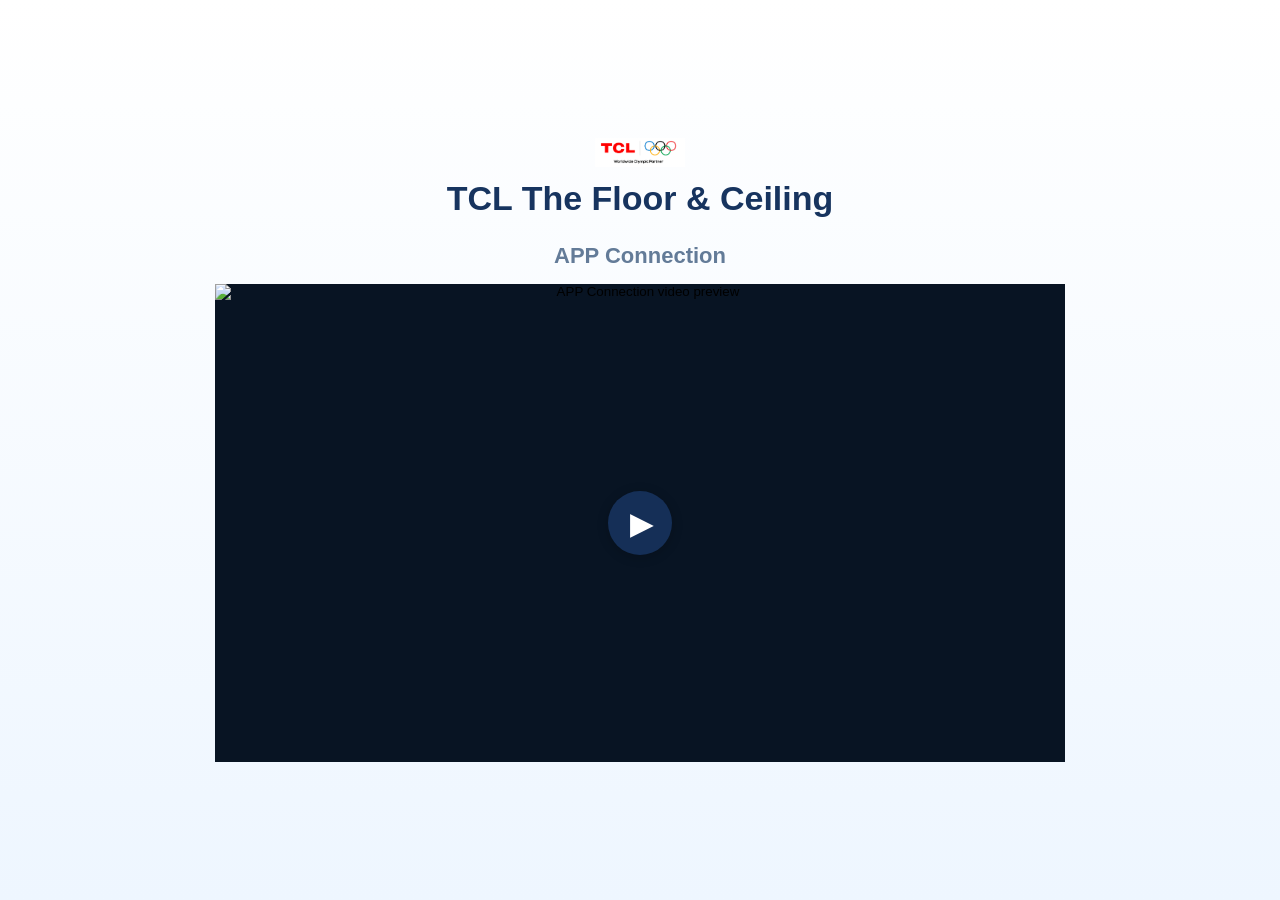
==== app-connect/index.html @ e0ae8e84 "Add APP Connection page and update five Floor & Ceiling video previews" ====
<!DOCTYPE html>
<html lang="en">
<head>
<meta charset="UTF-8">
<meta name="viewport" content="width=device-width, initial-scale=1.0">

<title>TCL The Floor &amp; Ceiling | APP Connection</title>

<style>
:root {
    --navy: #17345f;
    --blue-gray: #637b98;
}

* {
    margin: 0;
    padding: 0;
    box-sizing: border-box;
}

body {
    min-height: 100vh;
    display: flex;
    justify-content: center;
    align-items: center;
    background: linear-gradient(180deg, #ffffff 0%, #eef6ff 100%);
    font-family: Arial, Helvetica, sans-serif;
}

.container {
    width: 100%;
    max-width: 900px;
    text-align: center;
    padding: 20px;
}

.logo {
    width: 90px;
    margin-bottom: 8px;
}

h1 {
    color: var(--navy);
    font-size: 34px;
    font-weight: 700;
    margin-bottom: 25px;
}

.video-title {
    color: var(--blue-gray);
    font-size: 22px;
    font-weight: 600;
    margin-bottom: 15px;
}

.video-box {
    width: 90vw;
    max-width: 850px;
    aspect-ratio: 16 / 9;
    margin: 0 auto;
    position: relative;
    overflow: hidden;
    background: #081423;
}

video {
    width: 100%;
    height: 100%;
    object-fit: contain;
    display: block;
}

.preview-button {
    position: absolute;
    inset: 0;
    z-index: 3;
    width: 100%;
    height: 100%;
    display: flex;
    align-items: center;
    justify-content: center;
    padding: 0;
    border: 0;
    background: #081423;
    cursor: pointer;
}

.preview-button img {
    position: absolute;
    inset: 0;
    width: 100%;
    height: 100%;
    object-fit: contain;
}

.play-icon {
    position: relative;
    z-index: 1;
    width: 64px;
    height: 64px;
    display: flex;
    align-items: center;
    justify-content: center;
    padding-left: 4px;
    border-radius: 50%;
    background: rgba(23, 52, 95, 0.88);
    color: #fff;
    font-size: 31px;
    box-shadow: 0 2px 12px rgba(0, 0, 0, .2);
}

.preview-button[hidden],
.video-message[hidden] {
    display: none;
}

.video-message {
    position: absolute;
    inset: 0;
    z-index: 4;
    display: flex;
    flex-direction: column;
    align-items: center;
    justify-content: center;
    gap: 10px;
    padding: 18px;
    background: rgba(8, 20, 35, .9);
    color: #fff;
    font-size: 15px;
    text-align: center;
}

.video-message a {
    color: #afd8ff;
}

@media (max-width: 600px) {
    .container {
        padding: 15px;
    }

    .logo {
        width: 75px;
    }

    h1 {
        font-size: 26px;
        margin-bottom: 20px;
    }

    .video-title {
        font-size: 18px;
        margin-bottom: 12px;
    }

    .play-icon {
        width: 56px;
        height: 56px;
        font-size: 28px;
    }
}
</style>
</head>

<body>
<div class="container">

    <img
        class="logo"
        src="../brand-logo.png"
        alt="TCL Logo"
    >

    <h1>TCL The Floor &amp; Ceiling</h1>

    <div class="video-title">APP Connection</div>

    <div class="video-box">

        <video
            id="trainingVideo"
            controls
            preload="auto"
            playsinline
            webkit-playsinline
        >
            <source src="app-connect.mp4" type="video/mp4">
            Your browser does not support HTML video.
        </video>

        <button
            class="preview-button"
            id="previewButton"
            type="button"
            aria-label="Play APP Connection video"
        >
            <img
                src="preview-app-connect.jpg"
                alt="APP Connection video preview"
            >
            <span class="play-icon" aria-hidden="true">&#9654;</span>
        </button>

        <div
            class="video-message"
            id="videoMessage"
            role="status"
            aria-live="polite"
            hidden
        >
            <span id="messageText">Loading video...</span>
            <a
                id="directVideoLink"
                href="app-connect.mp4"
                target="_blank"
                rel="noopener"
                hidden
            >Open MP4 directly</a>
        </div>

    </div>
</div>

<script>
(function () {
    const video = document.getElementById('trainingVideo');
    const button = document.getElementById('previewButton');
    const message = document.getElementById('videoMessage');
    const messageText = document.getElementById('messageText');
    const directLink = document.getElementById('directVideoLink');

    function showLoading() {
        messageText.textContent = 'Loading video...';
        directLink.hidden = true;
        message.hidden = false;
    }

    function showError(detail) {
        messageText.textContent = detail;
        directLink.hidden = false;
        message.hidden = false;
    }

    button.addEventListener('click', function () {
        // Hide the preview and start the actual MP4.
        button.hidden = true;
        showLoading();

        try {
            const playRequest = video.play();

            if (playRequest && typeof playRequest.catch === 'function') {
                playRequest.catch(function (error) {
                    showError(
                        'Playback failed: ' +
                        (error.message || error.name) +
                        '. Please check the MP4 file.'
                    );
                });
            }
        } catch (error) {
            showError('Unable to start video playback.');
        }
    });

    video.addEventListener('playing', function () {
        message.hidden = true;
    });

    video.addEventListener('error', function () {
        if (button.hidden) {
            showError(
                'Video failed to load. Check the MP4 filename, upload path, network, or format.'
            );
        }
    });
})();
</script>

</body>
</html>
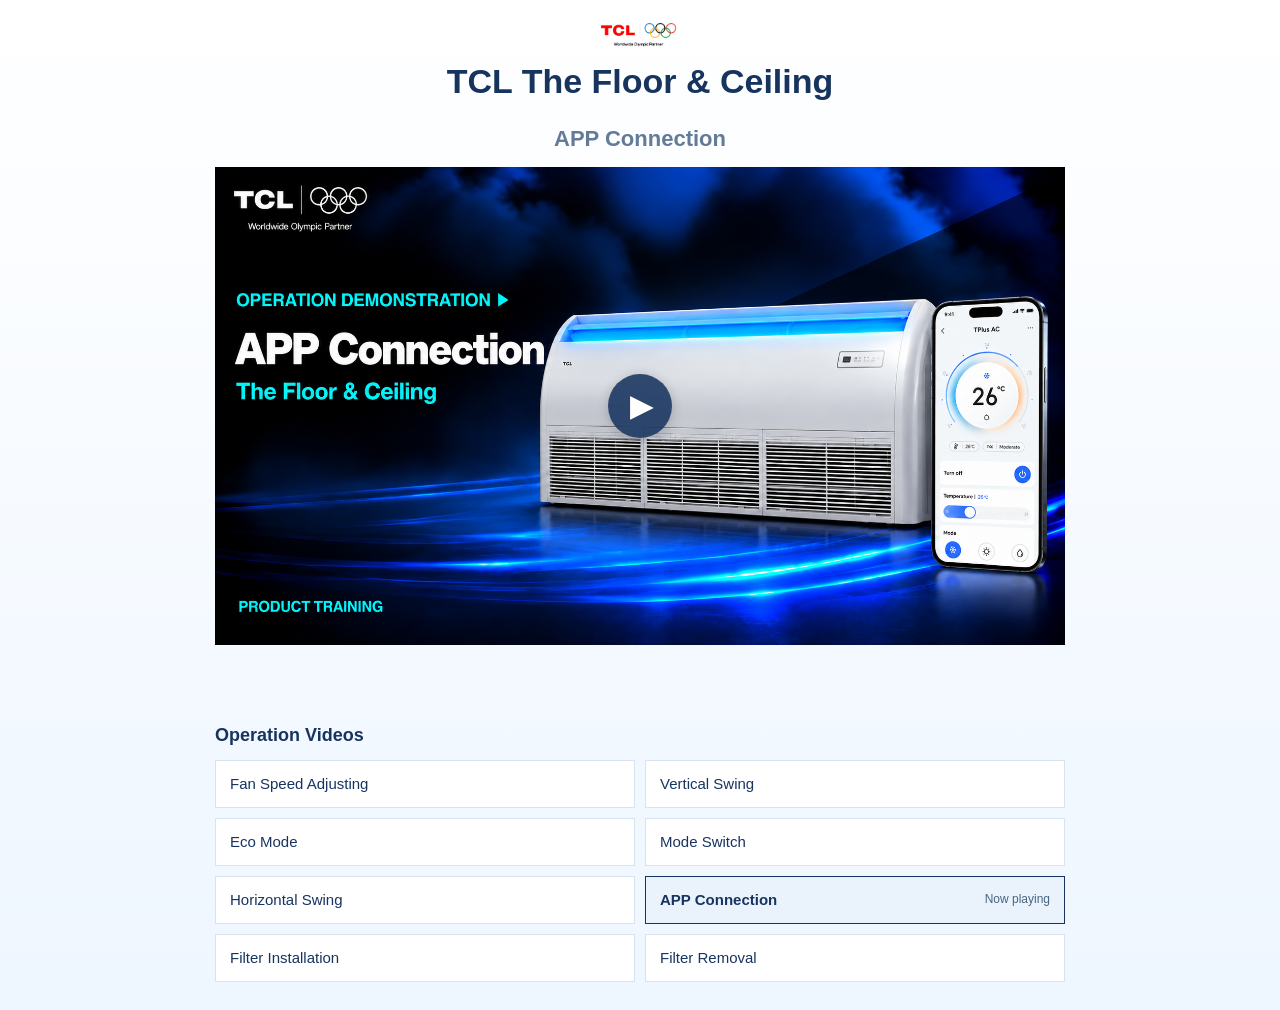
==== commit 55c6d368: "Preview buffering recovery and product video directory on APP Connection only" ====
--- a/app-connect/index.html
+++ b/app-connect/index.html
@@ -161,6 +161,132 @@
     }
 }
 </style>
+<style>
+.player-status-slot,
+.video-directory {
+    width: 90vw;
+    max-width: 850px;
+    margin: 0 auto;
+}
+
+.player-status-slot {
+    min-height: 66px;
+    padding-top: 12px;
+}
+
+.player-status {
+    display: flex;
+    flex-wrap: wrap;
+    justify-content: center;
+    align-items: center;
+    gap: 10px 14px;
+    padding: 12px;
+    border: 1px solid #d7e3ef;
+    background: #f3f8fd;
+    color: #17345f;
+    font-size: 14px;
+    line-height: 1.5;
+}
+
+.player-status[hidden],
+.player-status [hidden] {
+    display: none;
+}
+
+.player-status button {
+    padding: 8px 14px;
+    border: 1px solid #17345f;
+    border-radius: 0;
+    background: #17345f;
+    color: #fff;
+    font: inherit;
+    cursor: pointer;
+    min-height: 44px;
+}
+
+.player-status a {
+    color: #17345f;
+    text-underline-offset: 3px;
+}
+
+.video-directory {
+    padding: 12px 0 8px;
+    text-align: left;
+}
+
+.video-directory h2 {
+    margin: 0 0 12px;
+    color: #17345f;
+    font-size: 18px;
+    line-height: 1.4;
+    font-weight: 600;
+}
+
+.video-directory ul {
+    display: grid;
+    grid-template-columns: repeat(2, minmax(0, 1fr));
+    gap: 10px;
+    margin: 0;
+    padding: 0;
+    list-style: none;
+}
+
+.video-directory li {
+    min-width: 0;
+}
+
+.video-directory a {
+    display: flex;
+    flex-wrap: wrap;
+    align-items: center;
+    justify-content: space-between;
+    gap: 6px 12px;
+    height: 100%;
+    min-height: 48px;
+    padding: 12px 14px;
+    border: 1px solid #d7e3ef;
+    background: #fff;
+    color: #17345f;
+    font-size: 15px;
+    line-height: 1.45;
+    text-decoration: none;
+    overflow-wrap: anywhere;
+}
+
+.video-directory a:hover,
+.video-directory a[aria-current="page"] {
+    border-color: #17345f;
+    background: #eaf3fc;
+}
+
+.video-directory a[aria-current="page"] {
+    font-weight: 600;
+}
+
+.video-directory .current-video-label {
+    color: #486580;
+    font-size: 12px;
+    font-weight: 400;
+}
+
+.player-status button:focus-visible,
+.player-status a:focus-visible,
+.video-directory a:focus-visible,
+video:focus-visible {
+    outline: 3px solid #1575c7;
+    outline-offset: 3px;
+}
+
+@media (max-width: 600px) {
+    .video-directory h2 { font-size: 17px; }
+    .video-directory a { padding: 11px 12px; font-size: 14px; }
+}
+
+@media (max-width: 420px) {
+    .video-directory ul { grid-template-columns: 1fr; }
+}
+
+</style>
 </head>
 
 <body>
@@ -202,81 +328,218 @@
             <span class="play-icon" aria-hidden="true">&#9654;</span>
         </button>
 
-        <div
-            class="video-message"
-            id="videoMessage"
-            role="status"
-            aria-live="polite"
-            hidden
-        >
-            <span id="messageText">Loading video...</span>
-            <a
-                id="directVideoLink"
-                href="app-connect.mp4"
-                target="_blank"
-                rel="noopener"
-                hidden
-            >Open MP4 directly</a>
+    </div>
+
+    <div class="player-status-slot">
+        <div class="player-status" id="videoMessage" hidden>
+            <span id="messageText" role="status" aria-live="polite" aria-atomic="true"></span>
+            <button id="retryButton" type="button" hidden>Reload video</button>
+            <a id="directVideoLink" href="app-connect.mp4" target="_blank" rel="noopener" hidden>Open MP4 directly</a>
         </div>
-
     </div>
+
+    <nav class="video-directory" aria-label="Product video directory">
+        <h2>Operation Videos</h2>
+        <ul>
+            <li><a href="../fan-speed/"><span>Fan Speed Adjusting</span></a></li>
+            <li><a href="../vertical-swing/"><span>Vertical Swing</span></a></li>
+            <li><a href="../eco-mode/"><span>Eco Mode</span></a></li>
+            <li><a href="../mode-switch/"><span>Mode Switch</span></a></li>
+            <li><a href="../horizontal-swing/"><span>Horizontal Swing</span></a></li>
+            <li><a href="../app-connect/" aria-current="page"><span>APP Connection</span><span class="current-video-label">Now playing</span></a></li>
+            <li><a href="../filter-installation/"><span>Filter Installation</span></a></li>
+            <li><a href="../filter-removal/"><span>Filter Removal</span></a></li>
+        </ul>
+    </nav>
+
 </div>
+
+
 
 <script>
 (function () {
+    'use strict';
+
     const video = document.getElementById('trainingVideo');
-    const button = document.getElementById('previewButton');
-    const message = document.getElementById('videoMessage');
-    const messageText = document.getElementById('messageText');
+    const preview = document.getElementById('previewButton');
+    const status = document.getElementById('videoMessage');
+    const statusText = document.getElementById('messageText');
+    const retry = document.getElementById('retryButton');
     const directLink = document.getElementById('directVideoLink');
-
-    function showLoading() {
-        messageText.textContent = 'Loading video...';
+    if (!video || !preview || !status || !statusText || !retry || !directLink) return;
+
+    let requested = false;
+    let hasPlayed = false;
+    let phase = 'idle';
+    let generation = 0;
+    let pendingPlay = false;
+    let savedPosition = null;
+    let waitTimer = null;
+
+    video.tabIndex = 0;
+
+    function clearWaitTimer() {
+        if (waitTimer !== null) clearTimeout(waitTimer);
+        waitTimer = null;
+    }
+
+    function hideStatus() {
+        clearWaitTimer();
+        if (document.activeElement === retry || document.activeElement === directLink) focusVideo();
+        status.hidden = true;
+        retry.hidden = true;
         directLink.hidden = true;
-        message.hidden = false;
-    }
-
-    function showError(detail) {
-        messageText.textContent = detail;
+    }
+
+    function showWaiting(nextPhase) {
+        // Repeated waiting/stalled events must not restart the recovery timer.
+        if (phase === nextPhase && !status.hidden) return;
+        clearWaitTimer();
+        phase = nextPhase;
+        statusText.textContent = nextPhase === 'buffering'
+            ? 'Buffering video...'
+            : 'Loading video...';
+        retry.hidden = true;
+        directLink.hidden = true;
+        status.hidden = false;
+        waitTimer = setTimeout(function () {
+            waitTimer = null;
+            if (requested && !video.ended && (pendingPlay || !video.paused) &&
+                (phase === 'loading' || phase === 'buffering')) {
+                statusText.textContent = 'Taking longer than expected. You can reload the video.';
+                retry.hidden = false;
+                directLink.hidden = false;
+            }
+        }, 15000);
+    }
+
+    function showError() {
+        clearWaitTimer();
+        pendingPlay = false;
+        phase = 'error';
+        statusText.textContent = 'Unable to load this video. Please try again.';
+        retry.hidden = false;
         directLink.hidden = false;
-        message.hidden = false;
-    }
-
-    button.addEventListener('click', function () {
-        // Hide the preview and start the actual MP4.
-        button.hidden = true;
-        showLoading();
-
+        status.hidden = false;
+    }
+
+    function finishPlaying() {
+        hasPlayed = true;
+        pendingPlay = false;
+        phase = 'playing';
+        preview.hidden = true;
+        hideStatus();
+    }
+
+    function focusVideo() {
+        try { video.focus({ preventScroll: true }); }
+        catch (error) { video.focus(); }
+    }
+
+    function startVideo() {
+        requested = true;
+        pendingPlay = true;
+        const attempt = ++generation;
+        preview.hidden = true;
+        showWaiting('loading');
+        focusVideo();
         try {
-            const playRequest = video.play();
-
-            if (playRequest && typeof playRequest.catch === 'function') {
-                playRequest.catch(function (error) {
-                    showError(
-                        'Playback failed: ' +
-                        (error.message || error.name) +
-                        '. Please check the MP4 file.'
-                    );
+            // Keep play() in the click handler so mobile browsers retain the
+            // user's playback permission, including when retrying a request.
+            const request = video.play();
+            if (request && typeof request.then === 'function') {
+                request.then(function () {
+                    if (attempt !== generation) return;
+                    pendingPlay = false;
+                    if (!video.paused && !video.seeking && video.readyState >= 3) finishPlaying();
+                }).catch(function () {
+                    if (attempt === generation) showError();
                 });
             }
         } catch (error) {
-            showError('Unable to start video playback.');
+            if (attempt === generation) showError();
         }
-    });
-
-    video.addEventListener('playing', function () {
-        message.hidden = true;
+    }
+
+    preview.addEventListener('click', startVideo);
+
+    retry.addEventListener('click', function () {
+        // load() resets the media timeline. Restore it once metadata returns.
+        if (Number.isFinite(video.currentTime) && video.currentTime > 0) {
+            savedPosition = video.currentTime;
+        }
+        ++generation;
+        pendingPlay = false;
+        clearWaitTimer();
+        phase = 'idle';
+        video.load();
+        startVideo();
+    });
+
+    video.addEventListener('loadedmetadata', function () {
+        if (savedPosition === null) return;
+        const target = Number.isFinite(video.duration)
+            ? Math.min(savedPosition, Math.max(0, video.duration - 0.05))
+            : savedPosition;
+        savedPosition = null;
+        try { video.currentTime = target; }
+        catch (error) { /* A non-seekable video can still restart normally. */ }
+    });
+
+    video.addEventListener('play', function () {
+        requested = true;
+        if (video.readyState < 3) showWaiting(hasPlayed ? 'buffering' : 'loading');
+    });
+
+    video.addEventListener('playing', finishPlaying);
+
+    video.addEventListener('waiting', function () {
+        if (requested && !video.paused && !video.ended && phase !== 'error') {
+            showWaiting(hasPlayed ? 'buffering' : 'loading');
+        }
+    });
+
+    video.addEventListener('stalled', function () {
+        // A stalled preload request is harmless if the video has enough data.
+        if (requested && !video.paused && !video.ended && video.readyState < 3 && phase !== 'error') {
+            showWaiting(hasPlayed ? 'buffering' : 'loading');
+        }
+    });
+
+    video.addEventListener('pause', function () {
+        if (!video.paused || phase === 'error') return;
+        ++generation;
+        pendingPlay = false;
+        phase = 'paused';
+        hideStatus();
+    });
+
+    video.addEventListener('seeking', function () {
+        if (requested && !video.paused && phase !== 'error') showWaiting('buffering');
+    });
+
+    video.addEventListener('seeked', function () {
+        if (phase === 'error') return;
+        if (video.paused) hideStatus();
+        else if (video.readyState >= 3) finishPlaying();
+    });
+
+    video.addEventListener('ended', function () {
+        ++generation;
+        pendingPlay = false;
+        phase = 'ended';
+        hideStatus();
     });
 
     video.addEventListener('error', function () {
-        if (button.hidden) {
-            showError(
-                'Video failed to load. Check the MP4 filename, upload path, network, or format.'
-            );
+        if (requested) {
+            ++generation;
+            showError();
         }
     });
 })();
+
 </script>
-
 </body>
 </html>
+
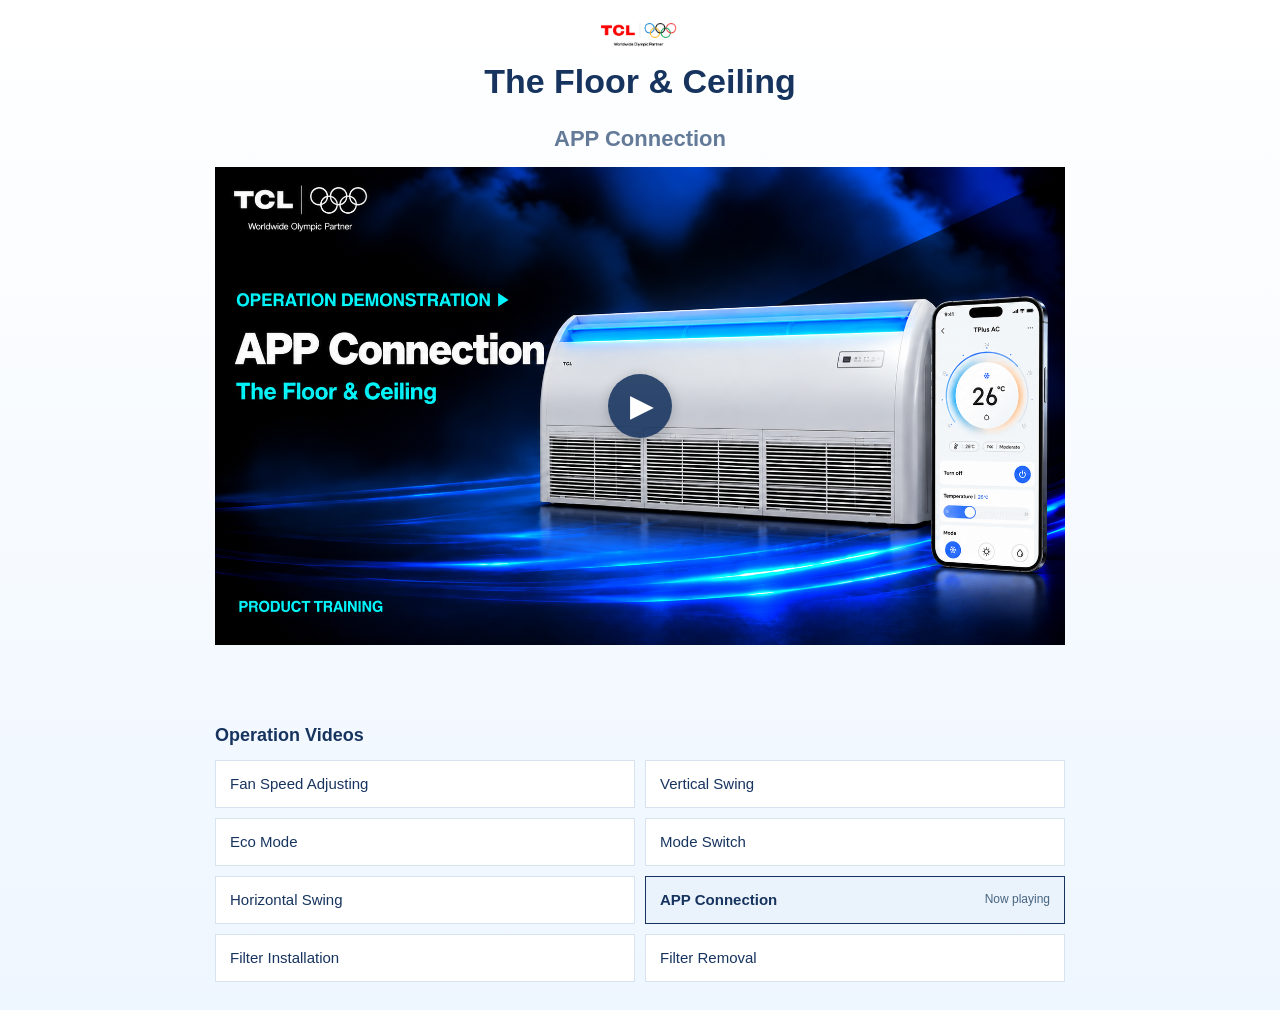
==== commit 16e7deb5: "Upgrade all training players and directories; simplify Floor & Ceiling titles" ====
--- a/app-connect/index.html
+++ b/app-connect/index.html
@@ -5,7 +5,7 @@
 <meta charset="UTF-8">
 <meta name="viewport" content="width=device-width, initial-scale=1.0">
 
-<title>TCL The Floor &amp; Ceiling | APP Connection</title>
+<title>The Floor &amp; Ceiling | APP Connection</title>
 
 <style>
 :root {
@@ -161,132 +161,7 @@
     }
 }
 </style>
-<style>
-.player-status-slot,
-.video-directory {
-    width: 90vw;
-    max-width: 850px;
-    margin: 0 auto;
-}
-
-.player-status-slot {
-    min-height: 66px;
-    padding-top: 12px;
-}
-
-.player-status {
-    display: flex;
-    flex-wrap: wrap;
-    justify-content: center;
-    align-items: center;
-    gap: 10px 14px;
-    padding: 12px;
-    border: 1px solid #d7e3ef;
-    background: #f3f8fd;
-    color: #17345f;
-    font-size: 14px;
-    line-height: 1.5;
-}
-
-.player-status[hidden],
-.player-status [hidden] {
-    display: none;
-}
-
-.player-status button {
-    padding: 8px 14px;
-    border: 1px solid #17345f;
-    border-radius: 0;
-    background: #17345f;
-    color: #fff;
-    font: inherit;
-    cursor: pointer;
-    min-height: 44px;
-}
-
-.player-status a {
-    color: #17345f;
-    text-underline-offset: 3px;
-}
-
-.video-directory {
-    padding: 12px 0 8px;
-    text-align: left;
-}
-
-.video-directory h2 {
-    margin: 0 0 12px;
-    color: #17345f;
-    font-size: 18px;
-    line-height: 1.4;
-    font-weight: 600;
-}
-
-.video-directory ul {
-    display: grid;
-    grid-template-columns: repeat(2, minmax(0, 1fr));
-    gap: 10px;
-    margin: 0;
-    padding: 0;
-    list-style: none;
-}
-
-.video-directory li {
-    min-width: 0;
-}
-
-.video-directory a {
-    display: flex;
-    flex-wrap: wrap;
-    align-items: center;
-    justify-content: space-between;
-    gap: 6px 12px;
-    height: 100%;
-    min-height: 48px;
-    padding: 12px 14px;
-    border: 1px solid #d7e3ef;
-    background: #fff;
-    color: #17345f;
-    font-size: 15px;
-    line-height: 1.45;
-    text-decoration: none;
-    overflow-wrap: anywhere;
-}
-
-.video-directory a:hover,
-.video-directory a[aria-current="page"] {
-    border-color: #17345f;
-    background: #eaf3fc;
-}
-
-.video-directory a[aria-current="page"] {
-    font-weight: 600;
-}
-
-.video-directory .current-video-label {
-    color: #486580;
-    font-size: 12px;
-    font-weight: 400;
-}
-
-.player-status button:focus-visible,
-.player-status a:focus-visible,
-.video-directory a:focus-visible,
-video:focus-visible {
-    outline: 3px solid #1575c7;
-    outline-offset: 3px;
-}
-
-@media (max-width: 600px) {
-    .video-directory h2 { font-size: 17px; }
-    .video-directory a { padding: 11px 12px; font-size: 14px; }
-}
-
-@media (max-width: 420px) {
-    .video-directory ul { grid-template-columns: 1fr; }
-}
-
-</style>
+<link rel="stylesheet" href="../assets/training-player.css">
 </head>
 
 <body>
@@ -298,7 +173,7 @@
         alt="TCL Logo"
     >
 
-    <h1>TCL The Floor &amp; Ceiling</h1>
+    <h1>The Floor &amp; Ceiling</h1>
 
     <div class="video-title">APP Connection</div>
 
@@ -356,190 +231,7 @@
 
 
 
-<script>
-(function () {
-    'use strict';
-
-    const video = document.getElementById('trainingVideo');
-    const preview = document.getElementById('previewButton');
-    const status = document.getElementById('videoMessage');
-    const statusText = document.getElementById('messageText');
-    const retry = document.getElementById('retryButton');
-    const directLink = document.getElementById('directVideoLink');
-    if (!video || !preview || !status || !statusText || !retry || !directLink) return;
-
-    let requested = false;
-    let hasPlayed = false;
-    let phase = 'idle';
-    let generation = 0;
-    let pendingPlay = false;
-    let savedPosition = null;
-    let waitTimer = null;
-
-    video.tabIndex = 0;
-
-    function clearWaitTimer() {
-        if (waitTimer !== null) clearTimeout(waitTimer);
-        waitTimer = null;
-    }
-
-    function hideStatus() {
-        clearWaitTimer();
-        if (document.activeElement === retry || document.activeElement === directLink) focusVideo();
-        status.hidden = true;
-        retry.hidden = true;
-        directLink.hidden = true;
-    }
-
-    function showWaiting(nextPhase) {
-        // Repeated waiting/stalled events must not restart the recovery timer.
-        if (phase === nextPhase && !status.hidden) return;
-        clearWaitTimer();
-        phase = nextPhase;
-        statusText.textContent = nextPhase === 'buffering'
-            ? 'Buffering video...'
-            : 'Loading video...';
-        retry.hidden = true;
-        directLink.hidden = true;
-        status.hidden = false;
-        waitTimer = setTimeout(function () {
-            waitTimer = null;
-            if (requested && !video.ended && (pendingPlay || !video.paused) &&
-                (phase === 'loading' || phase === 'buffering')) {
-                statusText.textContent = 'Taking longer than expected. You can reload the video.';
-                retry.hidden = false;
-                directLink.hidden = false;
-            }
-        }, 15000);
-    }
-
-    function showError() {
-        clearWaitTimer();
-        pendingPlay = false;
-        phase = 'error';
-        statusText.textContent = 'Unable to load this video. Please try again.';
-        retry.hidden = false;
-        directLink.hidden = false;
-        status.hidden = false;
-    }
-
-    function finishPlaying() {
-        hasPlayed = true;
-        pendingPlay = false;
-        phase = 'playing';
-        preview.hidden = true;
-        hideStatus();
-    }
-
-    function focusVideo() {
-        try { video.focus({ preventScroll: true }); }
-        catch (error) { video.focus(); }
-    }
-
-    function startVideo() {
-        requested = true;
-        pendingPlay = true;
-        const attempt = ++generation;
-        preview.hidden = true;
-        showWaiting('loading');
-        focusVideo();
-        try {
-            // Keep play() in the click handler so mobile browsers retain the
-            // user's playback permission, including when retrying a request.
-            const request = video.play();
-            if (request && typeof request.then === 'function') {
-                request.then(function () {
-                    if (attempt !== generation) return;
-                    pendingPlay = false;
-                    if (!video.paused && !video.seeking && video.readyState >= 3) finishPlaying();
-                }).catch(function () {
-                    if (attempt === generation) showError();
-                });
-            }
-        } catch (error) {
-            if (attempt === generation) showError();
-        }
-    }
-
-    preview.addEventListener('click', startVideo);
-
-    retry.addEventListener('click', function () {
-        // load() resets the media timeline. Restore it once metadata returns.
-        if (Number.isFinite(video.currentTime) && video.currentTime > 0) {
-            savedPosition = video.currentTime;
-        }
-        ++generation;
-        pendingPlay = false;
-        clearWaitTimer();
-        phase = 'idle';
-        video.load();
-        startVideo();
-    });
-
-    video.addEventListener('loadedmetadata', function () {
-        if (savedPosition === null) return;
-        const target = Number.isFinite(video.duration)
-            ? Math.min(savedPosition, Math.max(0, video.duration - 0.05))
-            : savedPosition;
-        savedPosition = null;
-        try { video.currentTime = target; }
-        catch (error) { /* A non-seekable video can still restart normally. */ }
-    });
-
-    video.addEventListener('play', function () {
-        requested = true;
-        if (video.readyState < 3) showWaiting(hasPlayed ? 'buffering' : 'loading');
-    });
-
-    video.addEventListener('playing', finishPlaying);
-
-    video.addEventListener('waiting', function () {
-        if (requested && !video.paused && !video.ended && phase !== 'error') {
-            showWaiting(hasPlayed ? 'buffering' : 'loading');
-        }
-    });
-
-    video.addEventListener('stalled', function () {
-        // A stalled preload request is harmless if the video has enough data.
-        if (requested && !video.paused && !video.ended && video.readyState < 3 && phase !== 'error') {
-            showWaiting(hasPlayed ? 'buffering' : 'loading');
-        }
-    });
-
-    video.addEventListener('pause', function () {
-        if (!video.paused || phase === 'error') return;
-        ++generation;
-        pendingPlay = false;
-        phase = 'paused';
-        hideStatus();
-    });
-
-    video.addEventListener('seeking', function () {
-        if (requested && !video.paused && phase !== 'error') showWaiting('buffering');
-    });
-
-    video.addEventListener('seeked', function () {
-        if (phase === 'error') return;
-        if (video.paused) hideStatus();
-        else if (video.readyState >= 3) finishPlaying();
-    });
-
-    video.addEventListener('ended', function () {
-        ++generation;
-        pendingPlay = false;
-        phase = 'ended';
-        hideStatus();
-    });
-
-    video.addEventListener('error', function () {
-        if (requested) {
-            ++generation;
-            showError();
-        }
-    });
-})();
-
-</script>
+<script src="../assets/training-player.js" defer></script>
 </body>
 </html>
 
--- a/assets/training-player.css
+++ b/assets/training-player.css
@@ -0,0 +1,123 @@
+.player-status-slot,
+.video-directory {
+    width: 90vw;
+    max-width: 850px;
+    margin: 0 auto;
+}
+
+.player-status-slot {
+    min-height: 66px;
+    padding-top: 12px;
+}
+
+.player-status {
+    display: flex;
+    flex-wrap: wrap;
+    justify-content: center;
+    align-items: center;
+    gap: 10px 14px;
+    padding: 12px;
+    border: 1px solid #d7e3ef;
+    background: #f3f8fd;
+    color: #17345f;
+    font-size: 14px;
+    line-height: 1.5;
+}
+
+.player-status[hidden],
+.player-status [hidden] {
+    display: none;
+}
+
+.player-status button {
+    padding: 8px 14px;
+    border: 1px solid #17345f;
+    border-radius: 0;
+    background: #17345f;
+    color: #fff;
+    font: inherit;
+    cursor: pointer;
+    min-height: 44px;
+}
+
+.player-status a {
+    color: #17345f;
+    text-underline-offset: 3px;
+}
+
+.video-directory {
+    padding: 12px 0 8px;
+    text-align: left;
+}
+
+.video-directory h2 {
+    margin: 0 0 12px;
+    color: #17345f;
+    font-size: 18px;
+    line-height: 1.4;
+    font-weight: 600;
+}
+
+.video-directory ul {
+    display: grid;
+    grid-template-columns: repeat(2, minmax(0, 1fr));
+    gap: 10px;
+    margin: 0;
+    padding: 0;
+    list-style: none;
+}
+
+.video-directory li {
+    min-width: 0;
+}
+
+.video-directory a {
+    display: flex;
+    flex-wrap: wrap;
+    align-items: center;
+    justify-content: space-between;
+    gap: 6px 12px;
+    height: 100%;
+    min-height: 48px;
+    padding: 12px 14px;
+    border: 1px solid #d7e3ef;
+    background: #fff;
+    color: #17345f;
+    font-size: 15px;
+    line-height: 1.45;
+    text-decoration: none;
+    overflow-wrap: anywhere;
+}
+
+.video-directory a:hover,
+.video-directory a[aria-current="page"] {
+    border-color: #17345f;
+    background: #eaf3fc;
+}
+
+.video-directory a[aria-current="page"] {
+    font-weight: 600;
+}
+
+.video-directory .current-video-label {
+    color: #486580;
+    font-size: 12px;
+    font-weight: 400;
+}
+
+.player-status button:focus-visible,
+.player-status a:focus-visible,
+.video-directory a:focus-visible,
+video:focus-visible {
+    outline: 3px solid #1575c7;
+    outline-offset: 3px;
+}
+
+@media (max-width: 600px) {
+    .video-directory h2 { font-size: 17px; }
+    .video-directory a { padding: 11px 12px; font-size: 14px; }
+}
+
+@media (max-width: 420px) {
+    .video-directory ul { grid-template-columns: 1fr; }
+}
